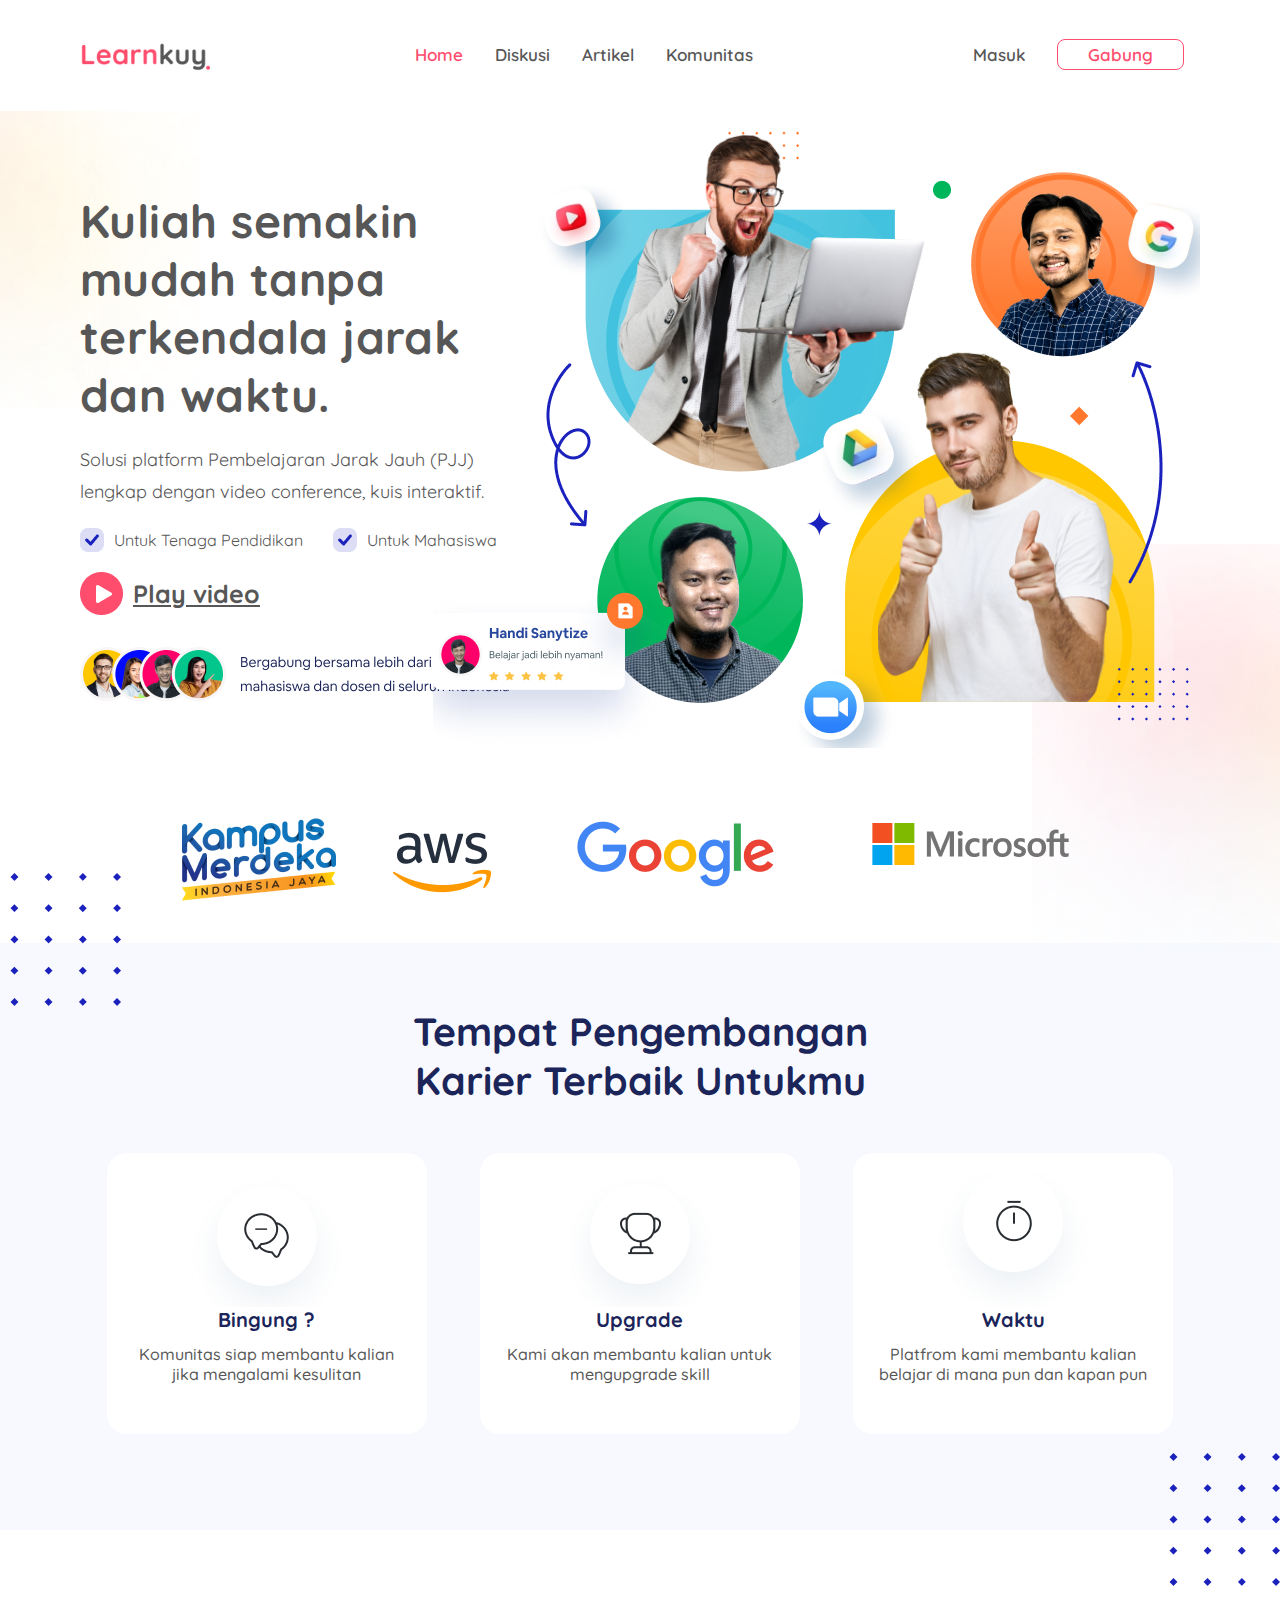
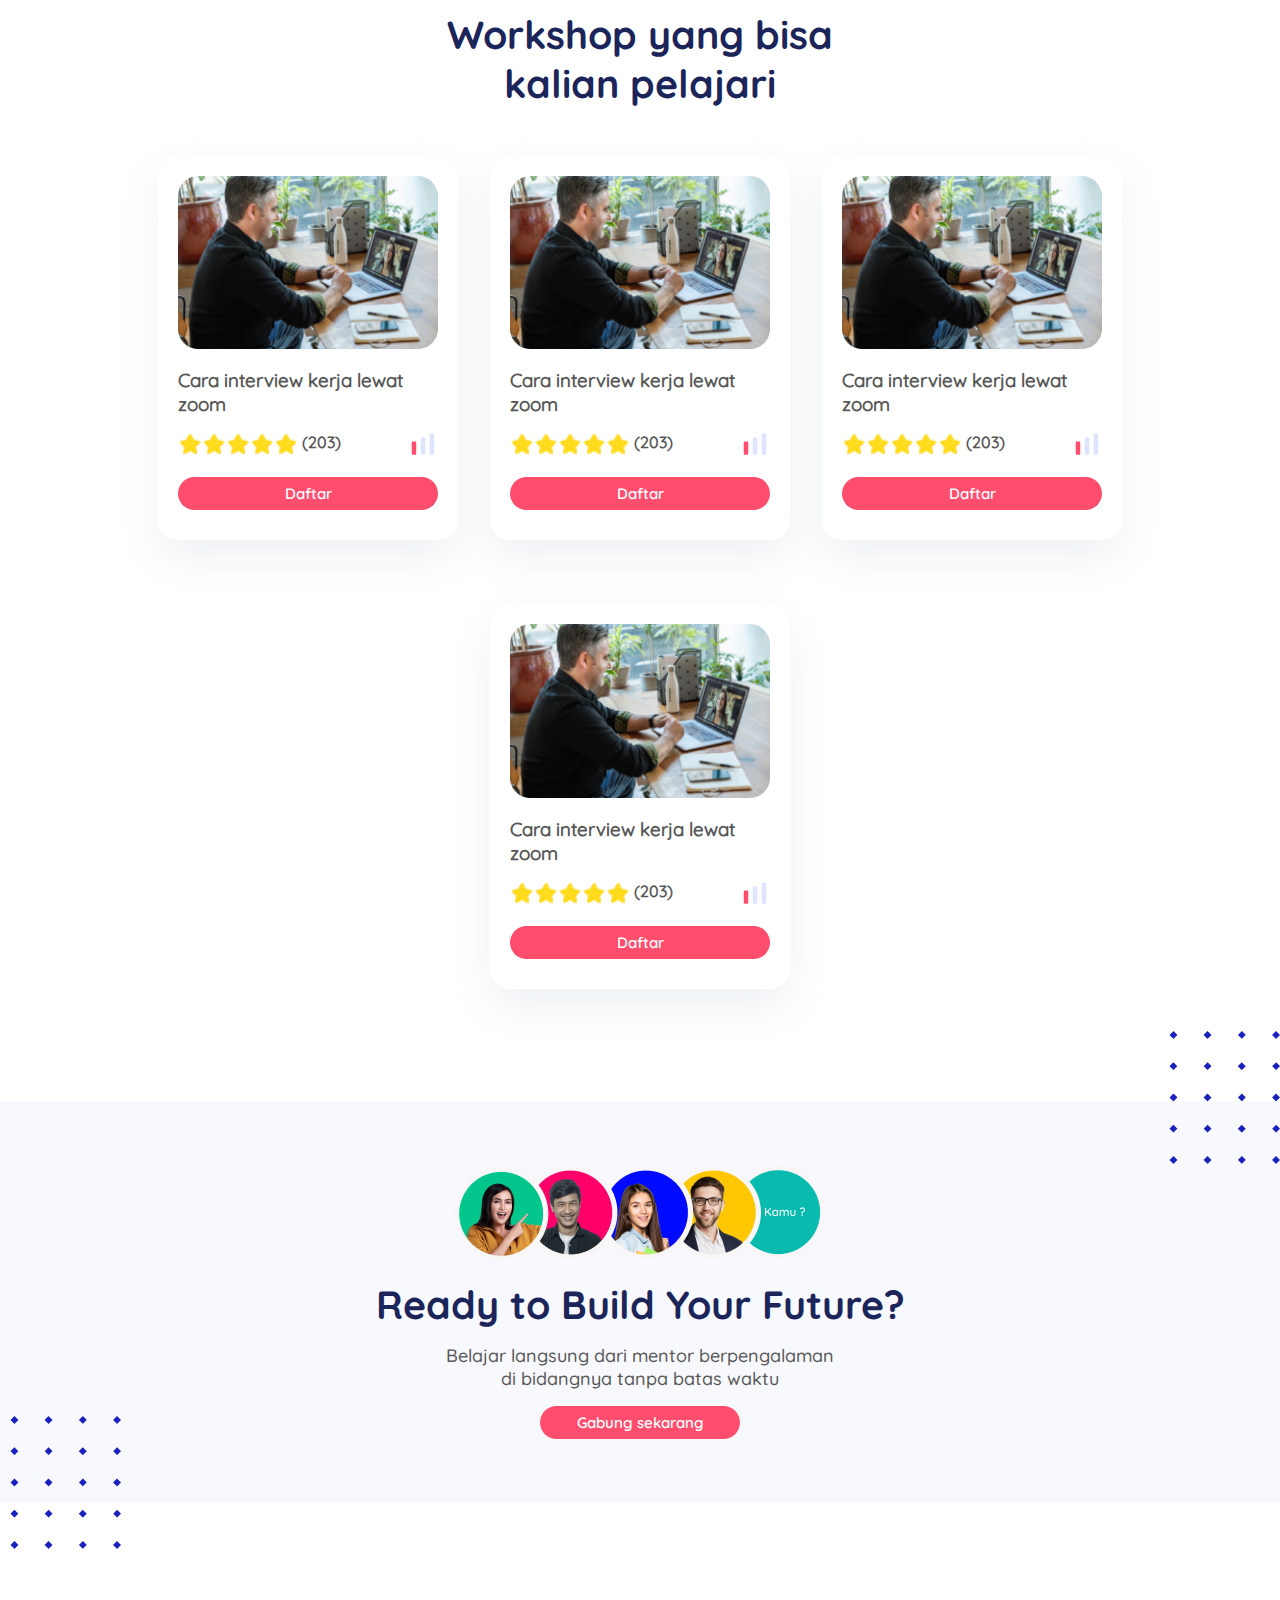
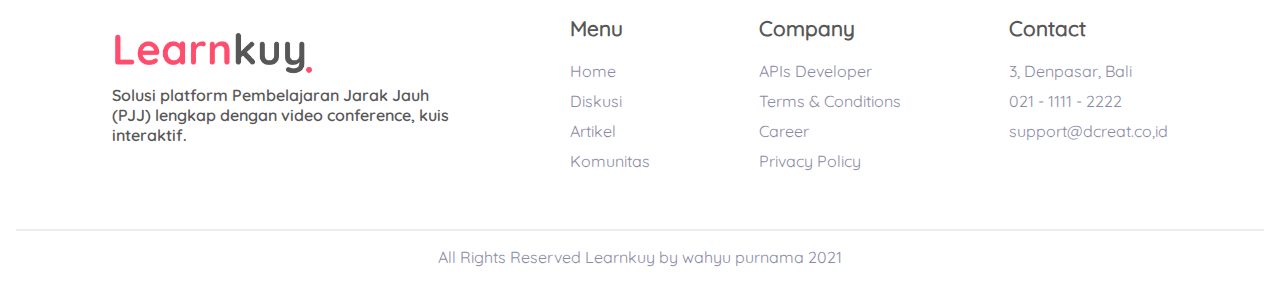
==== index.html @ 7c0c471d "commit first" ====
<!DOCTYPE html>
<html lang="en">

<head>
    <meta charset="UTF-8" />
    <meta http-equiv="X-UA-Compatible" content="IE=edge" />
    <meta name="viewport" content="width=device-width, initial-scale=1.0" />
    <title>Learnkuy</title>
    <link rel="stylesheet" href="./asset/css/style.css" />
</head>

<body>
    <div class="container">
        <nav class="menu">
            <div class="menu-toggle">
                <input type="checkbox" />
                <span></span>
                <span></span>
                <span></span>
            </div>
            <div class="logo">
                <img src="./asset/img/logo.png" alt="" />
            </div>
            <ul>
                <li><a href="/" class="active">Home</a></li>
                <li><a href="./diskusi.html">Diskusi</a></li>
                <li><a href="./artikel.html">Artikel</a></li>
                <li><a href="./komunitas.html">Komunitas</a></li>
                <li class="sm-display"><a href="">Masuk</a></li>
                <li class="sm-display"><a href="" class="register">Gabung</a></li>
            </ul>
            <ul class="auth">
                <li><a href="" class="">Masuk</a></li>
                <li><a href="" class="register">Gabung</a></li>
            </ul>
        </nav>
        <div class="pemanis-1">
            <img src="./asset/img/tambahan.png" alt="" />
        </div>
        <section class="header mt-10 relative">
            <div class="header-text">
                <h1>Kuliah semakin mudah tanpa terkendala jarak dan waktu.</h1>
                <p>
                    Solusi platform Pembelajaran Jarak Jauh (PJJ) lengkap dengan video conference, kuis interaktif.
                </p>
                <div class="list">
                    <div class="list-item">
                        <img src="./asset/img/check.png" alt="" /> Untuk Tenaga Pendidikan
                    </div>
                    <div class="list-item">
                        <img src="./asset/img/check.png" alt="" /> Untuk Mahasiswa
                    </div>
                </div>

                <div class="list-play">
                    <img src="./asset/img/play.png" alt="" /> Play video
                </div>

                <div class="mentor">
                    <img src="./asset/img/mentor.png" alt="" />
                </div>
            </div>
            <div class="header-img">
                <img src="./asset/img/header.png" alt="" />
            </div>
        </section>
        <div class="pemanis-2">
            <img src="./asset/img/tambahan.png" alt="" />
        </div>

        <div class="company">
            <div>
                <img src="./asset/img/company-1.png" alt="" />
            </div>
            <div>
                <img src="./asset/img/company-2.png" alt="" />
            </div>
            <div>
                <img src="./asset/img/company-3.png" alt="" />
            </div>
            <div>
                <img src="./asset/img/company-4.png" alt="" />
            </div>
        </div>
    </div>
    <div class="benefit relative">
        <div class="pemanis-kotak-1">
            <img src="./asset/img/tambahan-2.png" alt="" />
        </div>
        <div class="pemanis-kotak-2">
            <img src="./asset/img/tambahan-2.png" alt="" />
        </div>
        <div class="container">
            <h1>Tempat Pengembangan Karier Terbaik Untukmu</h1>
            <div class="content">
                <div class="card">
                    <img src="./asset/img/icon-1.png" alt="" />
                    <h1>Bingung ?</h1>
                    <p>Komunitas siap membantu kalian jika mengalami kesulitan</p>
                </div>

                <div class="card">
                    <img src="./asset/img/icon-2.png" alt="" />
                    <h1>Upgrade</h1>
                    <p>Kami akan membantu kalian untuk mengupgrade skill</p>
                </div>

                <div class="card">
                    <img src="./asset/img/icon-3.png" alt="" />
                    <h1>Waktu</h1>
                    <p>
                        Platfrom kami membantu kalian belajar di mana pun dan kapan pun
                    </p>
                </div>
            </div>
        </div>
    </div>

    <div class="kursus relative">
        <div class="container">
            <h1>Workshop yang bisa kalian pelajari</h1>
            <div class="content-kursus">
                <div class="card-kursus">
                    <img src="./asset/img/kursus-1.jpg" alt="" />
                    <h3>Cara interview kerja lewat zoom</h3>

                    <div class="list-kursus">
                        <div class="list">
                            <div>
                                <img src="./asset/img/star.png" alt="" />
                            </div>
                            <div>
                                <img src="./asset/img/star.png" alt="" />
                            </div>
                            <div>
                                <img src="./asset/img/star.png" alt="" />
                            </div>
                            <div>
                                <img src="./asset/img/star.png" alt="" />
                            </div>
                            <div>
                                <img src="./asset/img/star.png" alt="" />
                            </div>
                            <div>
                                <h4>&nbsp;(203)</h4>
                            </div>
                        </div>

                        <div class="list">
                            <svg width="30" height="30" viewBox="0 0 30 30" fill="none" xmlns="http://www.w3.org/2000/svg">
                  <path
                    d="M6.99997 10.4749H5C4.3125 10.4749 3.75 11.0374 3.75 11.7249V22.4998C3.75 23.1873 4.3125 23.7498 5 23.7498H6.99997C7.68747 23.7498 8.24997 23.1873 8.24997 22.4998V11.7249C8.24997 11.0374 7.68747 10.4749 6.99997 10.4749Z"
                    fill="#FF4D6E"
                  />
                  <path
                    d="M16 6.48755H14C13.3125 6.48755 12.75 7.05005 12.75 7.73755V22.5C12.75 23.1875 13.3125 23.75 14 23.75H16C16.6875 23.75 17.25 23.1875 17.25 22.5V7.73755C17.25 7.05005 16.6875 6.48755 16 6.48755Z"
                    fill="#506FFF"
                    fill-opacity="0.19"
                  />
                  <path
                    d="M25 2.5H23C22.3125 2.5 21.75 3.0625 21.75 3.75V22.5C21.75 23.1875 22.3125 23.75 23 23.75H25C25.6875 23.75 26.25 23.1875 26.25 22.5V3.75C26.25 3.0625 25.6875 2.5 25 2.5Z"
                    fill="#506FFF"
                    fill-opacity="0.19"
                  />
                </svg>
                        </div>
                    </div>

                    <button class="btn btn-primary">Daftar</button>
                </div>
                <div class="card-kursus">
                    <img src="./asset/img/kursus-1.jpg" alt="" />
                    <h3>Cara interview kerja lewat zoom</h3>

                    <div class="list-kursus">
                        <div class="list">
                            <div>
                                <img src="./asset/img/star.png" alt="" />
                            </div>
                            <div>
                                <img src="./asset/img/star.png" alt="" />
                            </div>
                            <div>
                                <img src="./asset/img/star.png" alt="" />
                            </div>
                            <div>
                                <img src="./asset/img/star.png" alt="" />
                            </div>
                            <div>
                                <img src="./asset/img/star.png" alt="" />
                            </div>
                            <div>
                                <h4>&nbsp;(203)</h4>
                            </div>
                        </div>

                        <div class="list">
                            <svg width="30" height="30" viewBox="0 0 30 30" fill="none" xmlns="http://www.w3.org/2000/svg">
                  <path
                    d="M6.99997 10.4749H5C4.3125 10.4749 3.75 11.0374 3.75 11.7249V22.4998C3.75 23.1873 4.3125 23.7498 5 23.7498H6.99997C7.68747 23.7498 8.24997 23.1873 8.24997 22.4998V11.7249C8.24997 11.0374 7.68747 10.4749 6.99997 10.4749Z"
                    fill="#FF4D6E"
                  />
                  <path
                    d="M16 6.48755H14C13.3125 6.48755 12.75 7.05005 12.75 7.73755V22.5C12.75 23.1875 13.3125 23.75 14 23.75H16C16.6875 23.75 17.25 23.1875 17.25 22.5V7.73755C17.25 7.05005 16.6875 6.48755 16 6.48755Z"
                    fill="#506FFF"
                    fill-opacity="0.19"
                  />
                  <path
                    d="M25 2.5H23C22.3125 2.5 21.75 3.0625 21.75 3.75V22.5C21.75 23.1875 22.3125 23.75 23 23.75H25C25.6875 23.75 26.25 23.1875 26.25 22.5V3.75C26.25 3.0625 25.6875 2.5 25 2.5Z"
                    fill="#506FFF"
                    fill-opacity="0.19"
                  />
                </svg>
                        </div>
                    </div>

                    <button class="btn btn-primary">Daftar</button>
                </div>
                <div class="card-kursus">
                    <img src="./asset/img/kursus-1.jpg" alt="" />
                    <h3>Cara interview kerja lewat zoom</h3>

                    <div class="list-kursus">
                        <div class="list">
                            <div>
                                <img src="./asset/img/star.png" alt="" />
                            </div>
                            <div>
                                <img src="./asset/img/star.png" alt="" />
                            </div>
                            <div>
                                <img src="./asset/img/star.png" alt="" />
                            </div>
                            <div>
                                <img src="./asset/img/star.png" alt="" />
                            </div>
                            <div>
                                <img src="./asset/img/star.png" alt="" />
                            </div>
                            <div>
                                <h4>&nbsp;(203)</h4>
                            </div>
                        </div>

                        <div class="list">
                            <svg width="30" height="30" viewBox="0 0 30 30" fill="none" xmlns="http://www.w3.org/2000/svg">
                  <path
                    d="M6.99997 10.4749H5C4.3125 10.4749 3.75 11.0374 3.75 11.7249V22.4998C3.75 23.1873 4.3125 23.7498 5 23.7498H6.99997C7.68747 23.7498 8.24997 23.1873 8.24997 22.4998V11.7249C8.24997 11.0374 7.68747 10.4749 6.99997 10.4749Z"
                    fill="#FF4D6E"
                  />
                  <path
                    d="M16 6.48755H14C13.3125 6.48755 12.75 7.05005 12.75 7.73755V22.5C12.75 23.1875 13.3125 23.75 14 23.75H16C16.6875 23.75 17.25 23.1875 17.25 22.5V7.73755C17.25 7.05005 16.6875 6.48755 16 6.48755Z"
                    fill="#506FFF"
                    fill-opacity="0.19"
                  />
                  <path
                    d="M25 2.5H23C22.3125 2.5 21.75 3.0625 21.75 3.75V22.5C21.75 23.1875 22.3125 23.75 23 23.75H25C25.6875 23.75 26.25 23.1875 26.25 22.5V3.75C26.25 3.0625 25.6875 2.5 25 2.5Z"
                    fill="#506FFF"
                    fill-opacity="0.19"
                  />
                </svg>
                        </div>
                    </div>

                    <button class="btn btn-primary">Daftar</button>
                </div>
                <div class="card-kursus">
                    <img src="./asset/img/kursus-1.jpg" alt="" />
                    <h3>Cara interview kerja lewat zoom</h3>

                    <div class="list-kursus">
                        <div class="list">
                            <div>
                                <img src="./asset/img/star.png" alt="" />
                            </div>
                            <div>
                                <img src="./asset/img/star.png" alt="" />
                            </div>
                            <div>
                                <img src="./asset/img/star.png" alt="" />
                            </div>
                            <div>
                                <img src="./asset/img/star.png" alt="" />
                            </div>
                            <div>
                                <img src="./asset/img/star.png" alt="" />
                            </div>
                            <div>
                                <h4>&nbsp;(203)</h4>
                            </div>
                        </div>

                        <div class="list">
                            <svg width="30" height="30" viewBox="0 0 30 30" fill="none" xmlns="http://www.w3.org/2000/svg">
                  <path
                    d="M6.99997 10.4749H5C4.3125 10.4749 3.75 11.0374 3.75 11.7249V22.4998C3.75 23.1873 4.3125 23.7498 5 23.7498H6.99997C7.68747 23.7498 8.24997 23.1873 8.24997 22.4998V11.7249C8.24997 11.0374 7.68747 10.4749 6.99997 10.4749Z"
                    fill="#FF4D6E"
                  />
                  <path
                    d="M16 6.48755H14C13.3125 6.48755 12.75 7.05005 12.75 7.73755V22.5C12.75 23.1875 13.3125 23.75 14 23.75H16C16.6875 23.75 17.25 23.1875 17.25 22.5V7.73755C17.25 7.05005 16.6875 6.48755 16 6.48755Z"
                    fill="#506FFF"
                    fill-opacity="0.19"
                  />
                  <path
                    d="M25 2.5H23C22.3125 2.5 21.75 3.0625 21.75 3.75V22.5C21.75 23.1875 22.3125 23.75 23 23.75H25C25.6875 23.75 26.25 23.1875 26.25 22.5V3.75C26.25 3.0625 25.6875 2.5 25 2.5Z"
                    fill="#506FFF"
                    fill-opacity="0.19"
                  />
                </svg>
                        </div>
                    </div>

                    <button class="btn btn-primary">Daftar</button>
                </div>
            </div>
        </div>
    </div>

    <div class="benefit relative join">
        <div class="pemanis-kotak-3">
            <img src="./asset/img/tambahan-2.png" alt="" />
        </div>
        <div class="pemanis-kotak-4">
            <img src="./asset/img/tambahan-2.png" alt="" />
        </div>
        <div class="container text-center">
            <img src="./asset/img/mentor-2.png" alt="" />
            <h1>Ready to Build Your Future?</h1>
            <p>
                Belajar langsung dari mentor berpengalaman di bidangnya tanpa batas waktu
            </p>
            <button class="btn btn-primary">Gabung sekarang</button>
        </div>
    </div>

    <footer>
        <div class="logo-footer">
            <img src="./asset/img/logo.png" alt="" />
            <h5>
                Solusi platform Pembelajaran Jarak Jauh (PJJ) lengkap dengan video conference, kuis interaktif.
            </h5>
        </div>
        <div class="menu-footer">
            <h1>Menu</h1>
            <ul>
                <li><a href="">Home</a></li>
                <li><a href="">Diskusi</a></li>
                <li><a href="">Artikel</a></li>
                <li><a href="">Komunitas</a></li>
            </ul>
        </div>
        <div class="menu-footer">
            <h1>Company</h1>
            <ul>
                <li><a href="">APIs Developer</a></li>
                <li><a href="">Terms & Conditions</a></li>
                <li><a href="">Career</a></li>
                <li><a href="">Privacy Policy</a></li>
            </ul>
        </div>
        <div class="menu-footer">
            <h1>Contact</h1>
            <ul>
                <li><a href="">3, Denpasar, Bali</a></li>
                <li><a href="">021 - 1111 - 2222</a></li>
                <li><a href="">support@dcreat.co,id</a></li>
            </ul>
        </div>
    </footer>
    <div class="footer">
        <hr />
        <p>All Rights Reserved Learnkuy by wahyu purnama 2021</p>
    </div>

    <script src="./asset/js/jquery-3.6.0.min.js"></script>
    <script src="./asset/js/script.js"></script>
</body>

</html>
---- asset/css/style.css ----
@font-face {
    font-family: "quicksand-100";
    src: url("../font/Quicksand/Quicksand-Light.ttf");
}

@font-face {
    font-family: "quicksand-200";
    src: url("../font/Quicksand/Quicksand-Regular.ttf");
}

@font-face {
    font-family: "quicksand-300";
    src: url("../font/Quicksand/Quicksand-Medium.ttf");
}

@font-face {
    font-family: "quicksand-400";
    src: url("../font/Quicksand/Quicksand-SemiBold.ttf");
}

@font-face {
    font-family: "quicksand-500";
    src: url("../font/Quicksand/Quicksand-Bold.ttf");
}

:root {
    --primary: #ff4d6e;
    --color: #575757;
}

.active {
    color: var(--primary);
}

.sm-display {
    display: none;
}

.container {
    max-width: 1920px;
    margin: 0 auto;
    padding: 2rem 5rem;
}

* {
    margin: 0;
    padding: 0;
    box-sizing: border-box;
}

body {
    width: 100%;
    max-width: 1920px;
    margin: 0 auto;
    font-family: "quicksand-200";
    overflow-x: hidden !important;
    color: var(--color);
}

a {
    text-decoration: none;
}

.menu {
    display: flex;
    justify-content: space-between;
    align-items: center;
    padding: 2rem 5rem;
    align-content: center;
    position: fixed;
    top: 0;
    left: 0;
    width: 100%;
    background: #fff;
    height: auto;
    z-index: 99;
}

.shActive {
    box-shadow: 3px 1px 20px 3px rgba(175, 175, 175, 0.25);
}

nav ul {
    display: flex;
    list-style: none;
    align-items: center;
    align-content: center;
}

.menu ul li {
    padding: 0 1rem;
    transition: 0.5s;
}

nav ul li:hover {
    transform: scale(1.1);
}

nav ul li a {
    font-weight: 500;
    font-size: 17px;
    line-height: 22px;
    color: #575757;
    font-family: "quicksand-400";
}

.logo img {
    width: 130px;
}

.register {
    color: var(--primary);
    border: 1px solid var(--primary);
    padding: 4px 30px;
    border-radius: 8px;
}


/*navbar */

.menu ul {
    list-style: none;
    display: flex;
    justify-content: flex-end;
}


/*hummberger menu */

.menu-toggle {
    display: none;
    flex-direction: column;
    justify-content: space-between;
    height: 20px;
    position: relative;
}

.menu-toggle span {
    display: block;
    width: 28px;
    height: 3px;
    background: #000;
    border-radius: 3px;
    transition: all 0.5s;
}

.menu-toggle input {
    display: block;
    position: absolute;
    background-color: #000;
    width: 40px;
    height: 28px;
    left: -10px;
    top: -4px;
    cursor: pointer;
    opacity: 0;
    z-index: 99;
}


/*hummbuger animation*/

.menu-toggle span:nth-child(2) {
    transform-origin: 0 0;
}

.menu-toggle span:nth-child(4) {
    transform-origin: 0 100%;
}

.menu-toggle input:checked~span:nth-child(2) {
    background-color: var(--color);
    z-index: 2;
    transform: rotate(45deg) translate(-1px, -1px);
}

.menu-toggle input:checked~span:nth-child(4) {
    background-color: var(--color);
    z-index: 2;
    transform: rotate(-45deg) translate(-1px, 0);
}

.menu-toggle input:checked~span:nth-child(3) {
    opacity: 0;
    transform: scale(0);
}


/* HEADER */

.mt-10 {
    margin-top: 6rem;
}

.header {
    display: flex;
}

.header-text {
    flex-basis: 50%;
    margin-top: 4rem;
}

.relative {
    position: relative;
}

.header-img {
    flex-basis: 50%;
    width: 100%;
    height: auto;
    position: relative;
}

.header-img img {
    position: absolute;
    top: 0;
    right: 0;
}

.pemanis-2 {
    position: absolute;
    top: 34rem;
    right: -17rem;
    z-index: -99;
}

.pemanis-1 {
    position: absolute;
    top: 0;
    left: -20rem;
    z-index: -99;
}

.list {
    display: flex;
}

.list-item {
    display: flex;
    align-content: center;
    align-items: center;
}

.header-text h1 {
    font-family: "quicksand-500";
    font-size: 46px;
    width: 76%;
    letter-spacing: 0.01em;
    color: var(--color);
    margin-bottom: 20px;
}

.header-text p {
    font-size: 18px;
    line-height: 32px;
    width: 75%;
    margin-bottom: 20px;
}

.header-text .list .list-item {
    padding-right: 30px;
}

.header-text .list .list-item img,
.header-text .list-play img {
    margin-right: 10px;
}

.header-text .list-play {
    display: flex;
    align-items: center;
    align-content: center;
    cursor: pointer;
}

.header-text .list {
    margin-bottom: 20px;
}

.header-text .list-play {
    margin-top: 1rem;
    font-family: "quicksand-500";
    text-decoration: underline;
    font-size: 25px;
}

.header-text .mentor {
    margin-top: 2rem;
}

.company {
    margin-top: 7rem;
    display: flex;
    justify-content: center;
}

.company img {
    margin: 0 20px;
}

.benefit {
    background: rgba(244, 247, 254, 0.74);
    height: auto;
    padding: 2rem 0;
}

.benefit h1 {
    font-size: 39.26px;
    line-height: 49px;
    text-align: center;
    font-family: "quicksand-500";
    color: #1b2559;
    width: 50%;
    margin: 0 auto;
}

.benefit p {
    font-family: "quicksand-300";
}

.kursus h1 {
    font-size: 39.26px;
    line-height: 49px;
    text-align: center;
    font-family: "quicksand-500";
    color: #1b2559;
    width: 40%;
    margin: 0 auto;
    margin-top: 3rem;
}

.content {
    display: flex;
    flex-wrap: wrap;
    justify-content: center;
}

.content-kursus {
    display: flex;
    flex-wrap: wrap;
    justify-content: center;
    align-items: center;
    transition: all 0.5s ease-in-out;
}

.card {
    background: #ffffff;
    border-radius: 20px;
    width: 28.6%;
    height: auto;
    padding: 20px;
    padding-bottom: 50px;
    margin: 2rem auto;
    margin-top: 3rem;
    text-align: center;
    cursor: pointer;
    transition: all 0.5s ease-in-out;
}

.card-kursus {
    background: #ffffff;
    border-radius: 20px;
    width: 300px;
    height: auto;
    padding: 20px;
    padding-bottom: 30px;
    margin: 1rem;
    margin-top: 3rem;
    text-align: center;
    cursor: pointer;
    transition: all 0.5s ease-in-out;
    box-shadow: 0px 18px 40px rgba(112, 144, 176, 0.12);
}

.card:hover {
    transform: scale(1.1);
    box-shadow: 0px 18px 40px rgba(112, 144, 176, 0.12);
}

.card h1 {
    font-size: 20px;
    margin-top: -1rem;
}

.card-kursus h3 {
    text-align: left;
    margin: 15px 0;
}

.card-kursus img {
    width: 100%;
}

.card-kursus .list img {
    margin-right: 5px;
    width: 100%;
}

.list-kursus {
    display: flex;
    justify-content: space-between;
    align-items: center;
    align-content: center;
}

.pemanis-kotak-1 {
    position: absolute;
    top: -70px;
}

.pemanis-kotak-2 {
    position: absolute;
    bottom: -60px;
    right: 0;
    z-index: 1;
}

.pemanis-kotak-3 {
    position: absolute;
    bottom: -50px;
}

.pemanis-kotak-4 {
    position: absolute;
    top: -70px;
    right: 0;
    z-index: 1;
}

.btn-primary {
    width: 100%;
    padding: 7px;
    background: var(--primary);
    border: none;
    color: #ffffff;
    font-family: "quicksand-400";
    font-size: 15px;
    border-radius: 23px;
    margin-top: 1rem;
    cursor: pointer;
}

.join {
    margin-top: 4rem;
}

.join .btn {
    width: 200px;
}

.text-center {
    text-align: center;
}

.join h1 {
    margin: 15px auto;
}

.join p {
    font-size: 18px;
    width: 35%;
    margin: auto;
}

footer {
    display: flex;
    padding: 0 7rem;
    margin-top: 7rem;
    margin-bottom: 2rem;
    justify-content: space-between;
}

footer .logo-footer img {
    width: 200px;
    height: auto;
}

footer .logo-footer h5 {
    font-family: "quicksand-400";
    font-size: 1em;
    width: 350px;
}

footer .menu-footer h1 {
    font-size: 1.3em;
    font-weight: 600;
    margin-bottom: 20px;
}

footer .menu-footer ul {
    list-style: none;
}

footer .menu-footer ul li {
    padding-bottom: 10px;
}

footer .menu-footer ul li a {
    color: #8b8ba5;
    font-weight: 500;
}

.footer {
    text-align: center;
    padding: 1rem;
}

.footer hr {
    border: 1px solid #ececec;
}

.footer p {
    padding-top: 1rem;
    color: #8b8ba5;
}


/* diskusi */

.diskusi {
    background: rgba(244, 247, 254, 0.74);
    height: auto;
    padding: 2rem 0;
}

.diskusi h1 {
    font-size: 27px;
    line-height: 49px;
    text-align: center;
    width: 46%;
    margin: auto;
    margin-top: 5rem;
    font-family: "quicksand-400";
    color: #1b2559;
}

.search-grup {
    width: 70%;
    display: flex;
    margin: auto;
    align-items: center;
    align-content: center;
    background: #ffffff;
    padding: 10px 15px;
    border-radius: 20px;
    box-shadow: 0px 18px 40px rgba(112, 144, 176, 0.12);
    margin-top: 1.5rem;
    margin-bottom: 3rem;
}

.search-grup img {
    width: 40px;
    cursor: pointer;
}

.search-grup input::placeholder {
    color: #acacac;
}

.card-diskusi {
    background: #ffffff;
    box-shadow: 0px 18px 40px rgba(112, 144, 176, 0.12);
    height: auto;
    width: 70%;
    margin: 2rem auto;
    border-radius: 20px;
    padding: 1rem 2rem;
}

.search-grup input,
.search-grup input:focus,
.search-grup input:hover,
.search-grup input:root {
    font-size: 16px;
    outline: none;
    width: 100%;
    height: 100%;
    border: none;
    padding: 3px 0;
    padding-left: 20px;
    background: transparent;
}

.card-diskusi h2 {
    font-size: 24px;
    line-height: 49px;
    text-align: left;
    margin-top: 0;
    font-family: "quicksand-400";
    color: #1b2559;
    margin: 10px 0;
}

.card-diskusi .user {
    display: flex;
    align-items: center;
    align-content: center;
}

.card-diskusi .user img {
    margin-right: 20px;
}

.card-diskusi .user h6 {
    font-size: 1em;
    font-family: "quicksand-200";
}

.card-diskusi p.isi-konten {
    padding: 20px 0;
    font-family: "quicksand-300";
}

.list-diskusi img {
    width: 47px;
    cursor: pointer;
}

.menu-diskusi {
    display: flex;
    align-items: center;
    align-content: center;
}

.list-diskusi-2 {
    background: #f1f1f1;
    height: 44px;
    padding: 10px 15px;
    display: flex;
    align-items: center;
    align-content: center;
    border-radius: 15px;
    margin-left: 10px;
    cursor: pointer;
}

.list-diskusi-2 p {
    margin: auto;
    font-family: "quicksand-300";
    color: #1b2559;
}

.list-diskusi-2 img {
    width: 20px;
    height: 20px;
    margin-right: 10px;
}

.menu-list-diskusi {
    display: flex;
    justify-content: space-between;
}

.judul-komunitas {
    display: flex;
    gap: 1rem;
    border-right: 1px solid #e9e9e9;
    padding: 30px 0;
}

.judul-komunitas img {
    margin-top: 3px;
}

.judul-komunitas h2 {
    line-height: 40px;
    margin: 0;
}

.judul-komunitas p {
    width: 80%;
}

.komunitas {
    display: flex;
    width: 100%;
    align-items: center;
}

.detail-komunitas {
    display: flex;
    border-bottom: 1px solid #e9e9e9;
    gap: 2rem;
    padding-bottom: 10px;
    margin-bottom: 10px;
}

.detail-komunitas h6 {
    font-size: 15px;
    color: #1b2559;
    width: 100%;
    margin-top: 8px;
}

.detail-komunitas img {
    width: 120px;
    margin-top: 8px;
}

.last-topik {
    display: flex;
    align-items: center;
    gap: 1rem;
}

.last-topik img {
    width: 35px;
    margin-top: 8px;
}

.info-komunitas {
    padding: 0 20px;
}

.last-topik h6 {
    font-size: 15px;
    color: #1b2559;
    width: 100%;
    margin-top: 8px;
}


/* Block */

.card-blog {
    width: 275px;
    font-family: "Playfair Display", serif;
    text-align: center;
    transition: all 0.125s;
    transform: scale(1) translateY(0px);
}


/* Elements */

.card__wrapper {
    padding-top: 0.1px;
    padding-bottom: 0.1px;
    position: relative;
    background-color: #ffffff;
    color: #999999;
    box-shadow: 0px 18px 40px rgb(112 144 176 / 12%);
}

.card__wrapper:after {
    content: "";
    position: absolute;
    z-index: -1;
    top: 15px;
    right: 15px;
    bottom: 0;
    left: 15px;
    box-shadow: 0px 18px 40px rgb(112 144 176 / 12%);
    transition: all 0.125s;
    transform: scale(1) translateY(0px);
}

.card__box {
    padding-right: 35px;
    padding-left: 35px;
    margin-top: 25px;
    margin-bottom: 25px;
}

.card__item {
    margin-top: 20px;
    margin-bottom: 20px;
}

.card__item--small {
    margin-top: 10px;
    margin-bottom: 10px;
}

.card__feature {
    margin-top: 0;
    margin-right: 0;
    margin-bottom: 0;
    margin-left: 0;
}

.card__img {
    display: block;
    max-width: 100%;
    height: 240px;
    width: 275px;
}

.card__header {
    position: relative;
    z-index: 1;
}

.card__title {
    color: #222222;
    font-size: 30px;
    font-weight: 400;
    line-height: 1.25;
}

.card__label {
    color: #cccccc;
    font-family: "Montserrat", sans-serif;
    font-size: 8px;
    text-transform: uppercase;
    letter-spacing: 0.2em;
}

.card__divider {
    display: block;
    width: 100%;
    height: 15px;
    border: none;
    background-image: url([data-uri]);
    background-repeat: no-repeat;
    background-position: center center;
}

.card__body {
    font-size: 12px;
    line-height: 1.75;
}


/* Modifiers */

.card-blog:hover {
    cursor: pointer;
    transform: scale(1.05);
}

.card-blog:hover .card__wrapper {
    box-shadow: 0 0 10px 0 rgba(0, 0, 0, 0.05);
}

.card-blog:hover .card__wrapper:after {
    transform: scale(0.95) translateY(10px);
}

.card-blog {
    display: inline-block;
    margin-top: 2rem;
    margin-right: 15px;
    margin-left: 15px;
    top: 50%;
}

.bold {
    font-family: "Playfair Display", Georgia, serif;
    position: absolute;
    top: 3rem;
    left: 0;
    right: 0;
    font-size: 250px;
    color: #f0f0f0;
    font-weight: 700;
}

@media (max-width: 375px) {
    .navbar {
        padding: 1rem;
    }
    footer {
        padding: 0 20px !important;
    }
    footer .logo-footer h3 {
        font-size: 1.5em;
    }
    footer .logo-footer p {
        font-size: 0.9em;
        width: 100%;
    }
    footer .menu-footer h1 {
        font-size: 1em;
    }
    footer .menu-footer ul li a {
        font-size: 0.9em;
    }
}

@media (max-width: 1024px) {
    .menu {
        position: fixed;
        width: 100vw;
        top: 0;
        background: #fff;
        height: auto;
    }
    .menu-toggle {
        display: flex;
        position: absolute;
        right: 20px !important;
        top: 20px;
    }
    .menu .logo {
        position: absolute;
        right: 20px !important;
        left: 20px;
        width: 50%;
        z-index: 99;
    }
    .menu ul li {
        padding: 20px 0;
    }
    .menu ul a.btn {
        margin: 20px 0;
    }
    .menu ul {
        display: flex;
        position: absolute;
        right: 0;
        height: 100vh;
        top: 0;
        background-color: #fff;
        width: 100%;
        flex-direction: column;
        align-items: center;
        justify-content: center;
        z-index: 1;
        transform: translateY(-100%);
        opacity: 0;
        transition: all 1s;
    }
    .menu ul.slide {
        opacity: 1;
        transform: translateY(0);
    }
}

@media (max-width: 1140px) {
    .menu .brand {
        display: none;
    }
}

@media (max-width: 1400px) {}

@media (max-width: 1200px) {}

@media (max-width: 992px) {
    .bold {
        top: 4rem;
        font-size: 140px;
    }
    .card-diskusi {
        width: 100%;
    }
    .search-grup {
        width: 100%;
    }
    .pemanis-kotak-1 {
        display: none;
    }
    .diskusi h1 {
        margin-top: 0;
        width: 100%;
    }
    footer {
        display: block;
        text-align: center;
        padding: 0;
        margin-top: 2rem;
    }
    footer .logo-footer h5 {
        margin: auto;
    }
    .menu-footer {
        margin-top: 30px;
    }
    .join p {
        font-size: 18px;
        width: 70%;
        margin: auto;
    }
    .kursus h1 {
        width: 70%;
        font-size: 35px;
        line-height: 37px;
        margin-bottom: 20px;
    }
    .card-kursus {
        width: 280px;
        margin-top: 10px;
    }
    .card h1 {
        margin-top: -10rem;
    }
    .benefit h1 {
        font-size: 36px;
        line-height: 40px;
        width: 90%;
        margin: 0 auto;
        margin-top: 2rem;
        padding-bottom: 20px;
    }
    .content {
        display: flex;
        flex-wrap: wrap;
    }
    .card {
        width: 45%;
        margin: 15px auto;
    }
    .header {
        flex-direction: column-reverse;
    }
    .header-img img {
        width: 80% !important;
        position: relative !important;
        left: 50%;
        top: 12rem;
        transform: translate(-50%, -50%);
    }
    .header-text {
        margin-top: 0;
    }
    .header-text h1 {
        width: 100%;
        text-align: center;
        font-size: 25px;
    }
    .header-text p {
        text-align: center;
        width: 100%;
    }
    .header .list {
        justify-content: center;
    }
    .header .list-play {
        justify-content: center;
    }
    .mentor {
        text-align: center;
    }
    .mentor img {
        width: 78%;
        text-align: center;
    }
    .sm-display {
        display: block;
    }
    .company {
        margin-top: 3rem;
        display: flex;
        flex-wrap: wrap;
        justify-content: center;
        align-items: center;
        align-content: center;
    }
    .company img {
        padding: 0 1rem;
        margin: 1rem 0;
    }
}

@media (max-width: 576px) {
    .search-grup {
        margin-top: 4rem;
        width: 100%;
    }
    footer .logo-footer img {
        width: 150px;
    }
    .judul-komunitas {
        border-right: 0px solid transparent;
        border-bottom: 1px solid #e9e9e9;
        margin-bottom: 15px;
    }
    .info-komunitas {
        padding: 0;
    }
    .komunitas {
        display: block;
    }
    .card-diskusi {
        display: block !important;
    }
    .diskusi-h1 h1 {
        margin-top: 4rem;
        width: 100%;
        font-size: 25px;
        line-height: 30px;
    }
    .m-show {
        display: none;
    }
    footer {
        padding: 0;
        margin-top: 2rem;
    }
    footer .logo-footer h5 {
        width: 90%;
        margin: auto;
    }
    .join img {
        width: 200px;
        padding-bottom: 10px !important;
    }
    .join p {
        font-size: 18px;
        width: 100%;
        margin: auto;
    }
    .card-kursus {
        width: 100%;
        margin-top: 0;
    }
    .kursus h1 {
        width: 100%;
        font-size: 25px;
        line-height: 37px;
    }
    .pemanis-2 {
        display: none;
    }
    .container {
        max-width: 100%;
        padding: 0 20px;
    }
    .header {
        flex-direction: column-reverse;
    }
    .header-img img {
        width: 100% !important;
        position: relative !important;
        left: 0;
        top: 0;
        transform: translate(0, 0);
    }
    .header-text {
        margin-top: 20px;
    }
    .header-text h1 {
        width: 100%;
        font-size: 25px;
        text-align: justify;
    }
    .header-text p {
        width: 100%;
    }
    .mentor img {
        width: 98%;
    }
    .sm-display {
        display: block;
    }
    .company {
        margin-top: 3rem;
        display: flex;
        flex-direction: column;
        justify-content: center;
        align-items: center;
        align-content: center;
    }
    .company img {
        margin: 1rem 0;
    }
    .content {
        display: flex;
        flex-wrap: wrap;
    }
    .card {
        width: 100%;
        margin: 20px;
        z-index: 5;
    }
    .benefit h1 {
        font-size: 26px;
        line-height: 40px;
        width: 100%;
        margin: 0 auto;
        padding-bottom: 20px;
    }
    .pemanis-kotak-1,
    .pemanis-kotak-2,
    .pemanis-kotak-3,
    .pemanis-kotak-4 {
        display: none;
    }
}

@media (max-width: 400px) {
    .bold {
        top: 4rem;
        font-size: 120px;
    }
    .last-topik {
        justify-content: center;
        padding-bottom: 20px;
    }
    .judul-komunitas p {
        width: 100%;
    }
    .judul-komunitas h2 {
        line-height: 28px;
    }
    .info-topik p {
        margin-top: 10px;
        text-align: center;
    }
    .detail-komunitas {
        text-align: center;
        flex-direction: column;
        margin: auto;
    }
    .judul-komunitas {
        border-right: 0px solid transparent;
        border-bottom: 1px solid #e9e9e9;
        margin-bottom: 15px;
    }
    .info-komunitas {
        padding: 0;
    }
    .komunitas {
        display: block;
    }
    .card-diskusi {
        display: block !important;
    }
    .card-diskusi h2 {
        font-size: 20px;
    }
    .list-diskusi-2 p {
        font-size: 14px;
    }
}
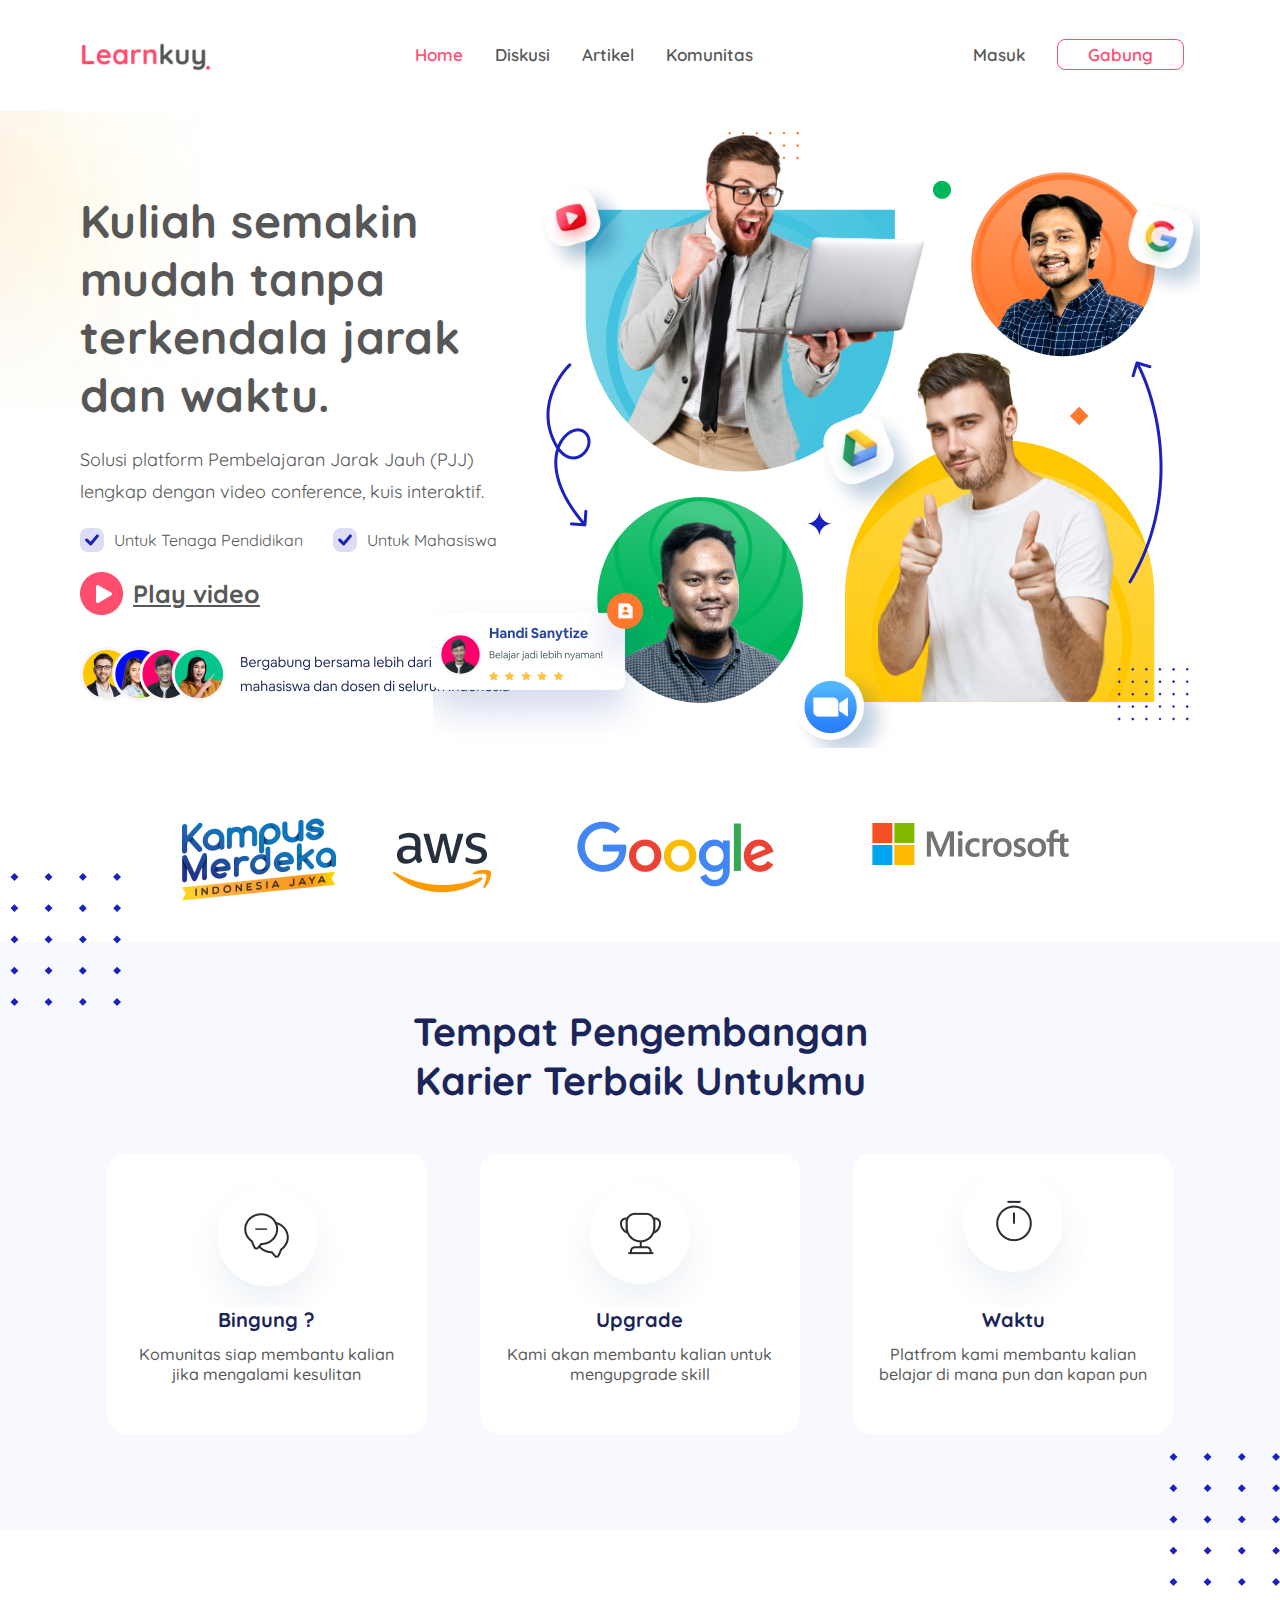
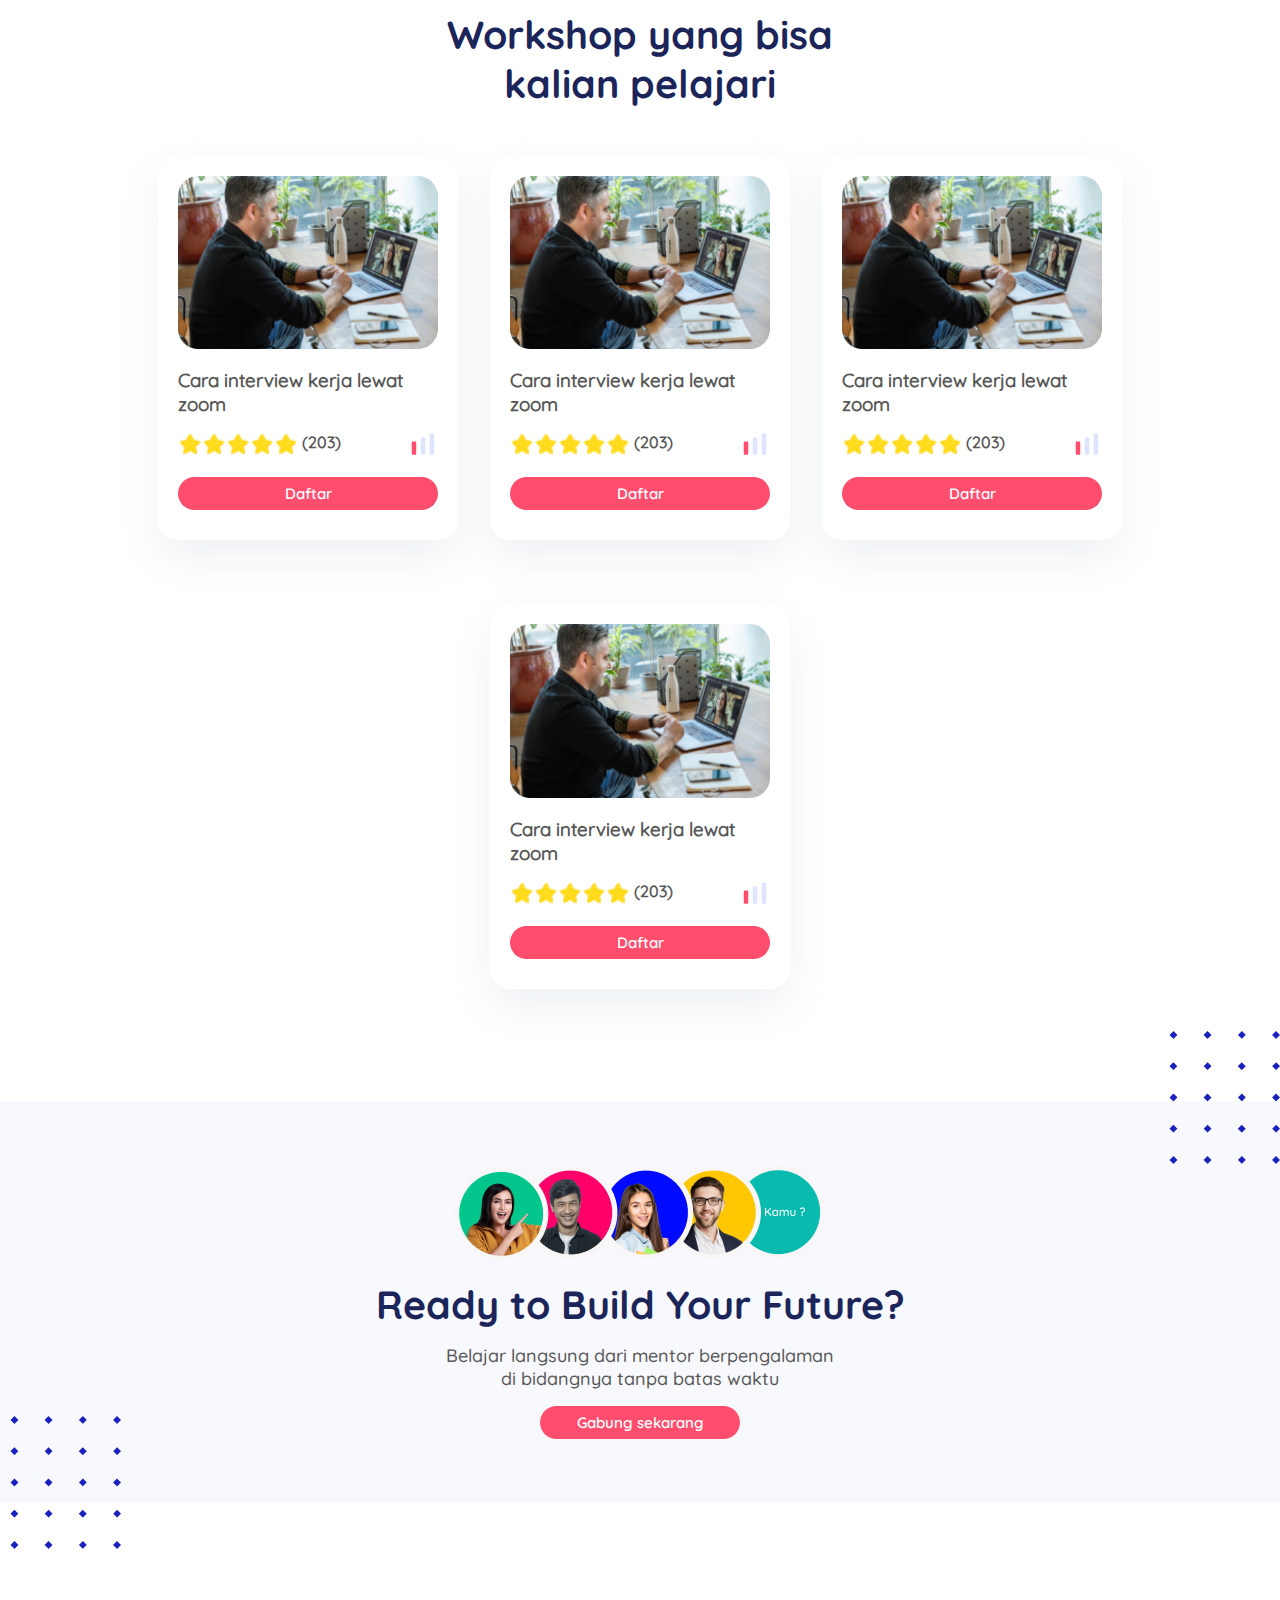
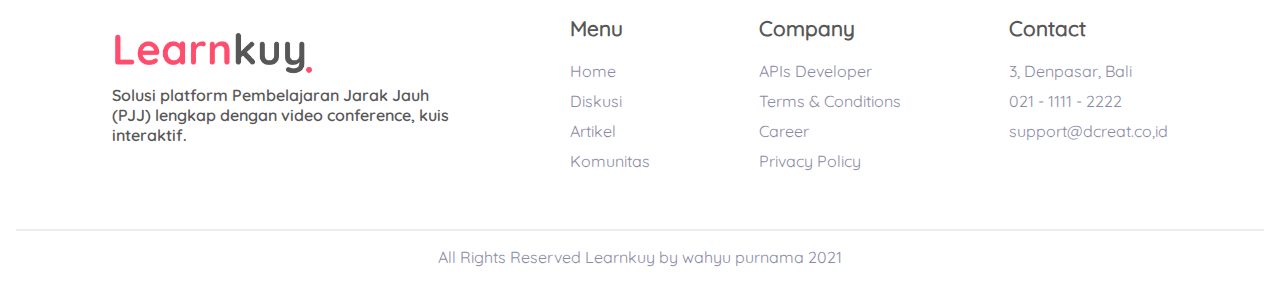
==== commit bea40610: "update" ====
--- a/index.html
+++ b/index.html
@@ -64,9 +64,6 @@
                 <img src="./asset/img/header.png" alt="" />
             </div>
         </section>
-        <div class="pemanis-2">
-            <img src="./asset/img/tambahan.png" alt="" />
-        </div>
 
         <div class="company">
             <div>
--- a/asset/css/style.css
+++ b/asset/css/style.css
@@ -880,6 +880,9 @@
 }
 
 @media (max-width: 1024px) {
+    .pemanis-2 {
+        display: none;
+    }
     .menu {
         position: fixed;
         width: 100vw;
@@ -939,6 +942,9 @@
 @media (max-width: 1200px) {}
 
 @media (max-width: 992px) {
+    .pemanis-2 {
+        display: none;
+    }
     .bold {
         top: 4rem;
         font-size: 140px;
